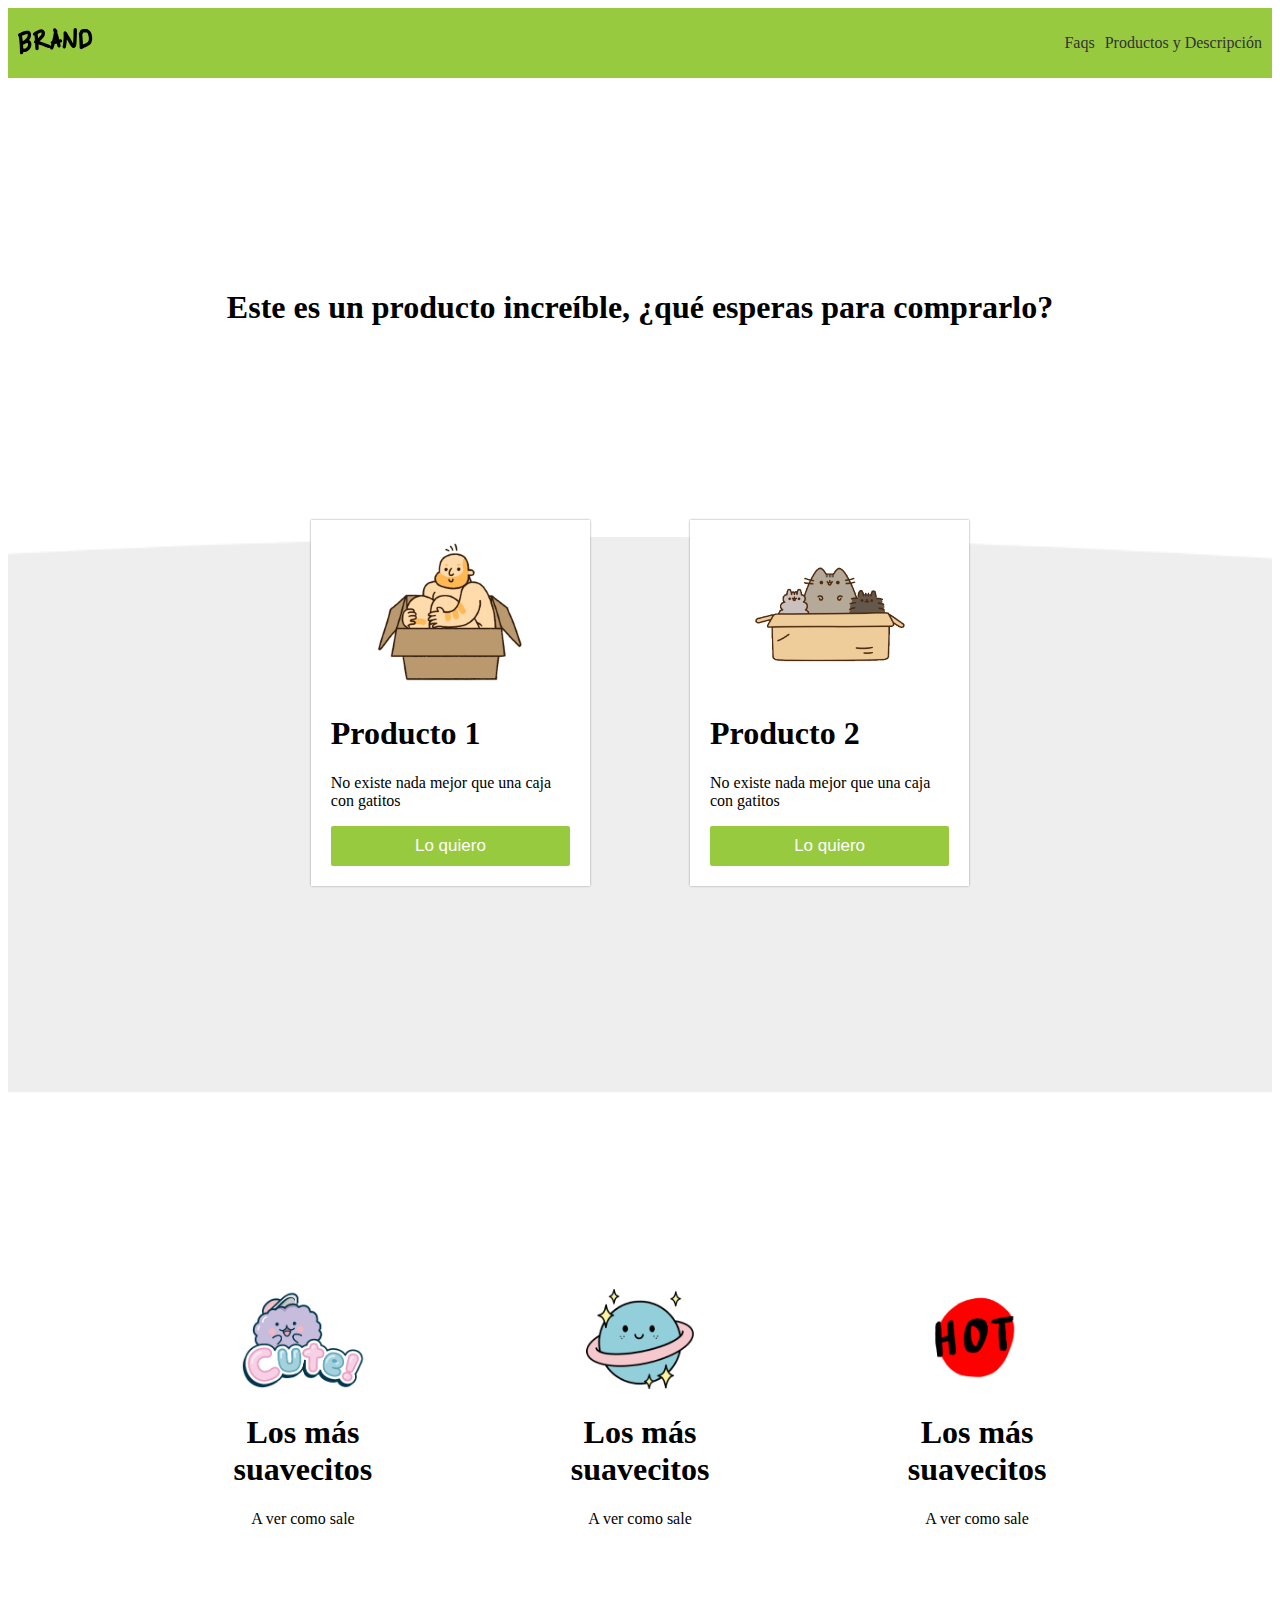
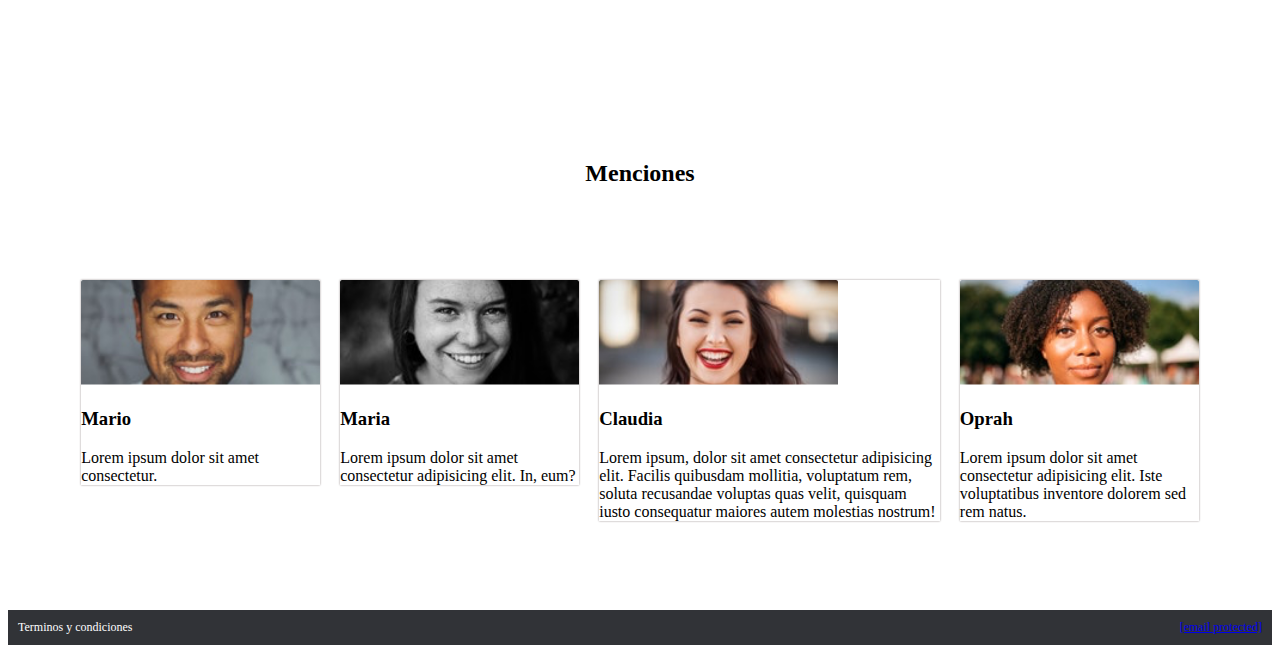
==== index.html @ 80c9dc01 "Subiendo repo de producto digital" ====
<!DOCTYPE html>
<html lang="es">
    <head>    
        <meta charset="UTF-8">
        <!-- <meta name="viewport" content="width=device-width, initial-scale=1.0">
        <meta http-equiv="X-UA-Compatible" content="ie=edge"> -->
        <link rel="stylesheet" href="https://stackpath.bootstrapcdn.com/bootstrap/4.2.1/css/bootstrap.min.css" integrity="sha384-GJzZqFGwb1QTTN6wy59ffF1BuGJpLSa9DkKMp0DgiMDm4iYMj70gZWKYbI706tWS" crossorigin="anonymous">
        <link rel="stylesheet" href="css/estilos.css"> 
        <link rel="stylesheet" href="css/mobile.css"> 
        <link rel="stylesheet" href="css/animation.css"> 
        <title>Pagina de mierda</title>
    </head>
    <body>
        <!------Aqui empieza el nav----->
        <nav class="fadeInDown">
        <div class="brand_image">
        <img src="images/logo.png" alt="">
        </div>            
        <div class="nave_options">
            <ul>
                <li><a href="#">Faqs</a></li>
                <li><a href="producto.html">Productos y Descripción</a></li>   
            </ul>
        </div>   
    </nav>  
    <!-- --------Acaba el Nav--------- -->

    <!-- ----Start Main Section------- -->

    <div class="main_section fadeIn" >
        <h1>
            Este es un producto increíble, ¿qué esperas para comprarlo?
        </h1>
    </div>

    <div class="products ">

        <div class="product  fadeInUp ">
         <div class="content">
                <div class="img_content">
                        <img src="images/box1.png" alt="">
                </div>
                <h1>Producto 1</h1>
                    <p>No existe nada mejor que una caja con gatitos</p>
                       <a href="venta.html">
                            <button href="#"class="main_button">Lo quiero</button>
                       </a>
        </div>
        </div>
            <div class="product fadeInUp ">
                 <div class="content">
                        <div class="img_content">
                                <img src="images/box2.png" alt="">
                        </div>
                    <h1>Producto 2</h1>
                    <p>No existe nada mejor que una caja con gatitos</p>
                        <a href="venta.html">
                                <button href="#"class="main_button">Lo quiero</button>
                        </a>
                </div>
            </div>
    </div>
        <!-- ---------------Start Main Section------------------ -->

        <!-- ---------------Start Beneficios Section------------------ -->
            <div class="Beneficios">

                <div class="Beneficio">
                    <div class="contenido">
                        <div class="img_contenido">
                            <img src="images/b1.png" alt="">
                        </div>
                        <h1>Los más suavecitos</h1>
                            <p>A ver como sale</p>
                    </div>
                </div>
                <div class="Beneficio">
                        <div class="contenido">
                            <div class="img_contenido">
                                <img src="images/b2.png" alt="">
                            </div>
                            <h1>Los más suavecitos</h1>
                                <p>A ver como sale</p>
                        </div>
                </div>
                <div class="Beneficio">
                        <div class="contenido">
                             <div class="img_contenido">
                                <img src="images/b3.png" alt="">
                            </div>
                                <h1>Los más suavecitos</h1>
                                <p>A ver como sale</p>
                            </div>
                </div>
            </div>

         <!-- ---------------Start Mentions Section------------------ -->

            <h2 class="mencion_title">Menciones </h2>

         <div class="Mentions">
                <div class="Mencion">
                    <div class="contents">
                        <div class="img_contenido">
                            <img src="images/p1.png" alt="">
                        </div>
                        <h3>Mario</h3>
                            <p>Lorem ipsum dolor sit amet consectetur.</p>
                    </div>
                </div>
                <div class="Mencion">
                        <div class="contents">
                            <div class="img_contenido">
                                <img src="images/p2.png" alt="">
                            </div>
                            <h3>Maria</h3>
                                <p>Lorem ipsum dolor sit amet consectetur adipisicing elit. In, eum?</p>
                        </div>
                </div>
                <div class="Mencion">
                        <div class="contents">
                            <div class="img_contenido">
                                <img src="images/p3.png" alt="">
                            </div>
                            <h3>Claudia</h3>
                                <p>Lorem ipsum, dolor sit amet consectetur adipisicing elit. Facilis quibusdam mollitia, voluptatum rem, soluta recusandae voluptas quas velit, quisquam iusto consequatur maiores autem molestias nostrum!</p>
                        </div>
                </div>
                <div class="Mencion">
                        <div class="contents">
                                <div class="img_contenido">
                                    <img src="images/p4.png" alt="">
                                </div>
                                <h3>Oprah</h3>
                                    <p>Lorem ipsum dolor sit amet consectetur adipisicing elit. Iste voluptatibus inventore dolorem sed rem natus.</p>
                        </div>
                </div>
            </div>

            <footer>
                    <div class="option">Terminos y condiciones</div>
                    <div class="option contact"><a href="/cdn-cgi/l/email-protection#35565a5b415456415a755747545b511b565a58"><span class="__cf_email__" data-cfemail="593a36372d383a2d36193b2b38373d773a3634">[email&#160;protected]</span></a></div>
                  </footer>
                  <!-- Fin de Footer -->
              
                  <!-- Script -->
                  <script data-cfasync="false" src="/cdn-cgi/scripts/5c5dd728/cloudflare-static/email-decode.min.js"></script><script src="scripts/script.js"></script>
                </body> <!-- Cierra body -->
              </html> <!-- Cierra html -->
---- css/estilos.css ----
@import url('https://fonts.googleapis.com/css?family=Open+Sans:400,700&display=swap');

/* -----------Variables----------- */
:root{

--green-color:#98CA3F;
--white-color:white;
--black-color:#313337;

/*---- Espaciado ----*/
--espaciado:10px;

/*---- TIPOGRAFÍA ----*/
--normal:12px;

/*  ------ BOX SHADOW -----*/
--box:0 0 2px 0px #9d9393;
--space:10px;
--space-2:20px;
}
/* -----------Variables----------- */


html,body,{
    padding: 0px;
    margin: 0px;
    font-size: var(--normal);
    font-family: 'Open Sans', sans-serif; 
}

p,{
    padding: 0px;
    margin: 0px;
    font-size: var(--normal);
    }
label{
    /* padding-bottom: var(--espaciado); */
}
nav{
    display: flex;
    background-color: var(--green-color);
    padding: var(--espaciado);
    color: var(--green-color);
    justify-content: space-between;
    align-items: center;
}

nav ul{
    display: flex;
}
nav li{
    padding-left: var(--espaciado);
    list-style: none;
}
nav li a{
    color: var(--black-color);
    text-decoration: none;
}
nav li a:hover{
    color:var(--white-color);
}

/* ----------------------------------------------------Main Section------------------------------------------------------------ */

.main_section{
    padding: 15%;
    text-align: center;
}

.products{
    background-image: url("../images/curve.png");
    max-height: 50px;
    background-size: cover;
    background-position: top;
    padding: 20%;
    display: flex;
    
}

.product{
    padding: 50px;
    margin-top: -320px;
}
.product .content{
    background-color:var(--white-color);
    padding: 20px;
    box-shadow: var(--box);
}
.img_content{
    text-align: center;
}

.main_button{
    background-color: var(--green-color);
    text-align: center;
    width: 100%;
    padding: var(--espaciado);
    font-size: 17px;
    color: var(--white-color);
    border: 0;   
    cursor: pointer; 
    border-radius: 2px;
}
.main_button:hover{
    background-color: #567837;

}
/* ----------------------------------------------------Beneficios Section--------------------------------------------------------*/

.Beneficios
{
    padding: 10%;
    display: flex;
}

.Beneficio
{
    text-align: center;
    padding: 20px;
}
.Beneficio img
{
    max-height: 100px;
}
.Beneficio .contenido
    {
    background-color: var(--white-color);
    padding: 50px;
    text-align: center;
    }

    /* ----------------------------------------------------Mentions Section--------------------------------------------------------*/

    .Mentions
    {
    display: flex;
    padding: 5%;
    }

     .mention img
    {
        width: 100%;
    }

    h2.mencion_title
    {
        text-align: center;
    }

    .Mencion
    {
        padding: 10px;
        text-align: left;
    }
   
    .Mencion .contents
    {
    box-shadow: var(--box);
    }

/* ----------------------------VENTA--------------------------------- */
.modulo_pago{
    background-color: var(--white-color);
    box-shadow: var(--box);
    padding: var(--espaciado);
    /* text-align: center;     */
}
.modulo_pago_images{
    max-width: 150px;
    text-align: center;
    width: 100%;
    margin: auto;
}

.data{
    margin-top: var(--espaciado);
    width: 100%;
    /* box-shadow: var(--box); */
    height: 35px;
    border-radius: 8px;
    border: 1px solid var(--black-color);
    box-sizing: border-box;
}

.modulo_pago .main_button{
    margin-top: var(--espaciado);
    
}

/* FOOTER */
    footer
        {
        display: flex;
        justify-content: space-between;
        font-size: var(--normal);
        background-color: var(--black-color);
        padding: var(--space);
        color: var(--white-color);
        }   
}
---- css/mobile.css ----
@media (max-width: 600px) /*Esta es el tamaño en el que se activarán las especificaciones*/
{
.products{
  display: inherit;
  height: auto;
  max-height: none;
}
.product
{
  margin-top: auto;
}
.main_section
{
  padding: 4%;
}
.Beneficios, .Mentions
{
  display: inherit;
}
}
---- css/animation.css ----
.fadeIn
{
  -webkit-animation-duration: 4s;
  -webkit-animation-fill-mode: both;
  -webkit-animation-name: fadeIn;
}

@keyframes fadeIn
{
  from{
    opacity: 0;
  }
  to{
    opacity: 1;
  }
}

.fadeInDown
{
  -webkit-animation-duration: 4s;
  -webkit-animation-fill-mode: both;
  -webkit-animation-name: fadeInDown;
}

@keyframes fadeInDown
{
from{
  opacity: 0;
  -webkit-transform: translate3d(0, -100%, 0);
}
to{
  opacity: 1;
  -webkit-transform: translate3d(0, 0, 0);
}
}

.fadeInUp
{
  -webkit-animation-duration: 1s;
  -webkit-animation-fill-mode: both;
  -webkit-animation-name: fadeInUp;
}

@keyframes fadeInUp
{
from{
  opacity: 0;
  -webkit-transform: translate3d(0, 100%, 0);
  transform: translate3d(0, 100%, 0);
}
to{
  opacity: 1;
  -webkit-transform: translate3d(0, 0, 0);
  transform: translate3d(0, 0, 0);
}
}
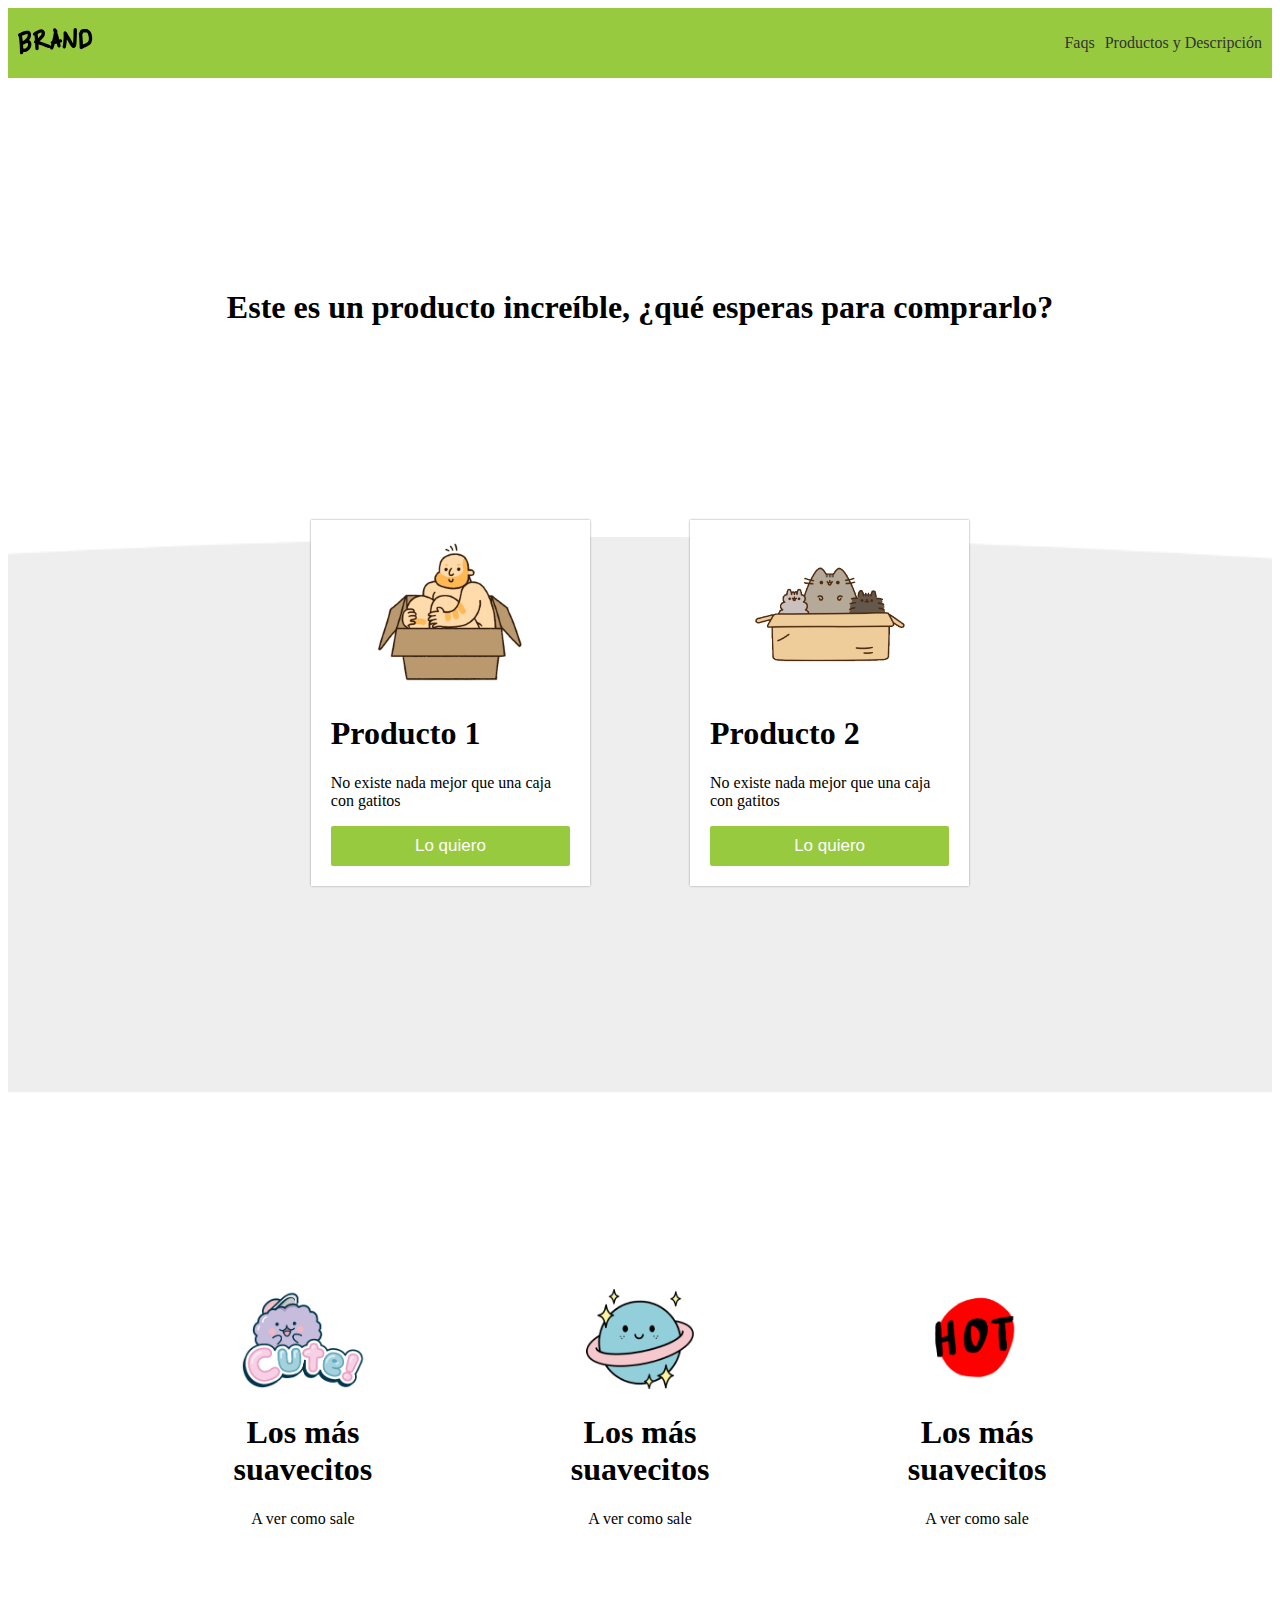
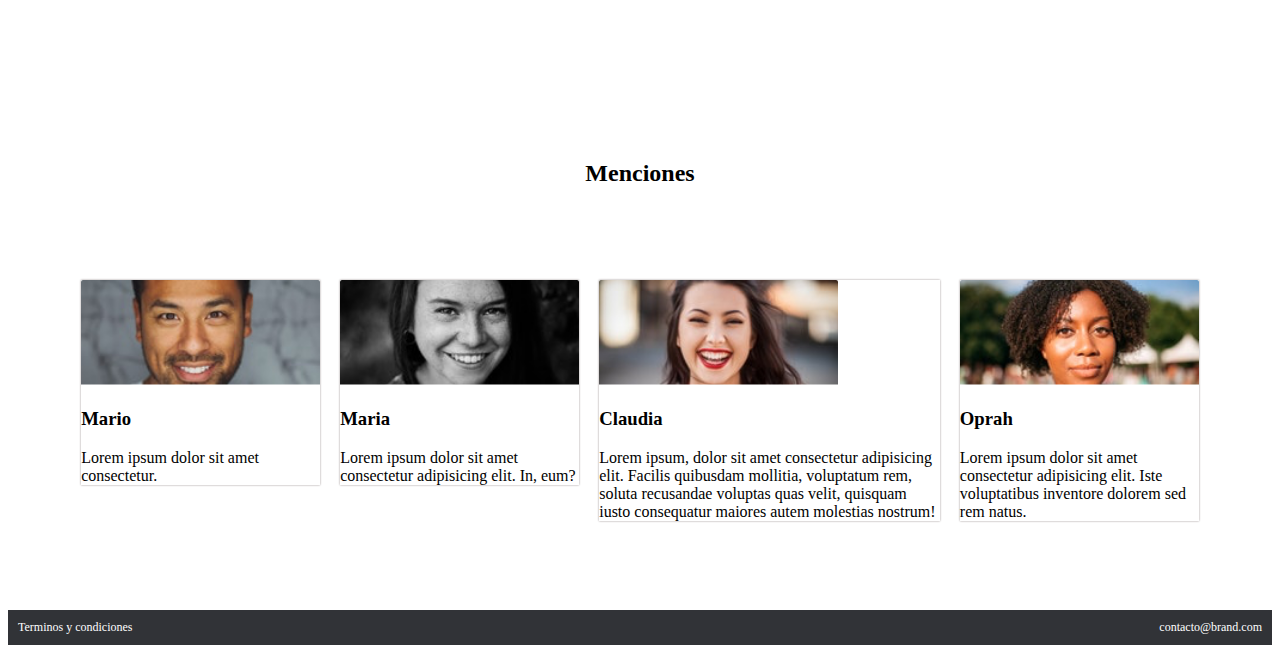
==== commit 377cdfe1: "Cambio en el footer" ====
--- a/index.html
+++ b/index.html
@@ -138,12 +138,11 @@
             </div>
 
             <footer>
-                    <div class="option">Terminos y condiciones</div>
-                    <div class="option contact"><a href="/cdn-cgi/l/email-protection#35565a5b415456415a755747545b511b565a58"><span class="__cf_email__" data-cfemail="593a36372d383a2d36193b2b38373d773a3634">[email&#160;protected]</span></a></div>
-                  </footer>
-                  <!-- Fin de Footer -->
-              
-                  <!-- Script -->
-                  <script data-cfasync="false" src="/cdn-cgi/scripts/5c5dd728/cloudflare-static/email-decode.min.js"></script><script src="scripts/script.js"></script>
-                </body> <!-- Cierra body -->
-              </html> <!-- Cierra html -->+                <div class="option">Terminos y condiciones</div>
+                <div class="option contact"><a href="mailto:contacto@brand.com"></a> contacto@brand.com</div>
+            </footer>
+
+    </div>     
+    <script src="scripts/script.js"></script>
+</body>
+</html>